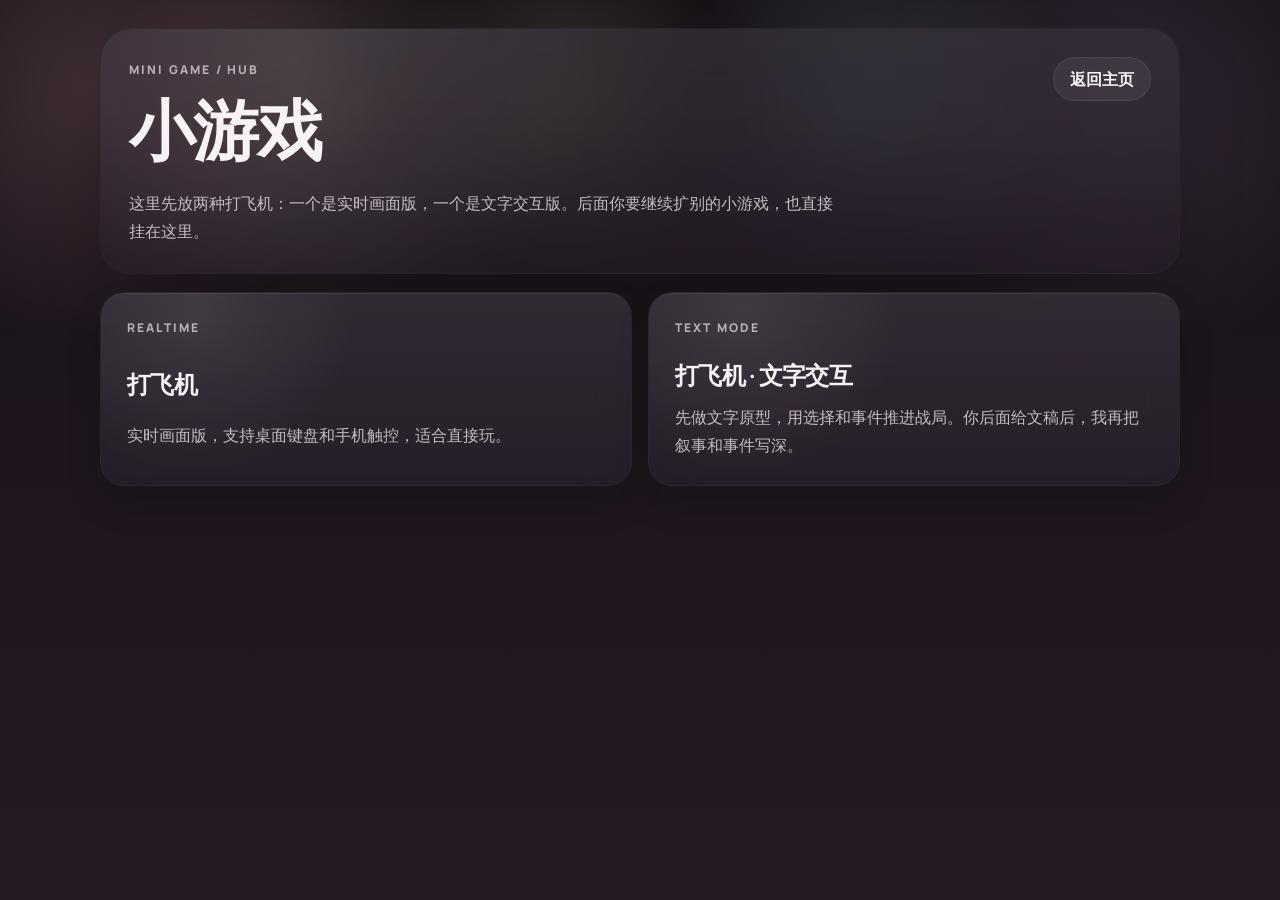
==== games/index.html @ 24963659 "Add game hub and text shooter prototype" ====
<!DOCTYPE html>
<html lang="zh-CN">
  <head>
    <meta charset="UTF-8" />
    <meta name="viewport" content="width=device-width, initial-scale=1.0" />
    <meta name="description" content="Game hub for Wan start page." />
    <title>小游戏 | Wan Start Page</title>
    <link rel="preconnect" href="https://fonts.googleapis.com" />
    <link rel="preconnect" href="https://fonts.gstatic.com" crossorigin />
    <link
      href="https://fonts.googleapis.com/css2?family=Manrope:wght@400;500;700;800&family=Fraunces:opsz,wght@9..144,600;9..144,700&display=swap"
      rel="stylesheet"
    />
    <link rel="icon" type="image/svg+xml" href="../assets/icons/favicon.svg" />
    <link rel="stylesheet" href="./games-hub.css" />
  </head>
  <body>
    <main class="hub-page">
      <header class="hub-header panel">
        <div>
          <p class="eyebrow">MINI GAME / HUB</p>
          <h1>小游戏</h1>
          <p class="hub-copy">这里先放两种打飞机：一个是实时画面版，一个是文字交互版。后面你要继续扩别的小游戏，也直接挂在这里。</p>
        </div>
        <a class="back-link" href="../index.html">返回主页</a>
      </header>

      <section class="hub-grid">
        <a class="game-tile panel" href="./shooter.html">
          <span class="mini-label">REALTIME</span>
          <strong>打飞机</strong>
          <p>实时画面版，支持桌面键盘和手机触控，适合直接玩。</p>
        </a>

        <a class="game-tile panel" href="./text-shooter.html">
          <span class="mini-label">TEXT MODE</span>
          <strong>打飞机 · 文字交互</strong>
          <p>先做文字原型，用选择和事件推进战局。你后面给文稿后，我再把叙事和事件写深。</p>
        </a>
      </section>
    </main>
  </body>
</html>
---- games/games-hub.css ----
:root {
  --bg: #171117;
  --bg-2: #261a23;
  --surface: rgba(30, 24, 34, 0.58);
  --surface-strong: rgba(34, 27, 39, 0.74);
  --text: #f6f2f5;
  --muted: #c4b8c2;
  --line: rgba(255, 255, 255, 0.08);
  --shadow: 0 24px 60px rgba(10, 8, 12, 0.26);
  --radius-xl: 30px;
  --radius-lg: 24px;
}

* {
  box-sizing: border-box;
}

body {
  margin: 0;
  min-height: 100vh;
  color: var(--text);
  font-family: "Manrope", sans-serif;
  background:
    radial-gradient(circle at 8% 10%, rgba(255, 180, 198, 0.18), transparent 18%),
    radial-gradient(circle at 24% 12%, rgba(255, 215, 178, 0.16), transparent 16%),
    radial-gradient(circle at 44% 11%, rgba(245, 240, 182, 0.14), transparent 16%),
    radial-gradient(circle at 68% 10%, rgba(182, 225, 243, 0.15), transparent 16%),
    radial-gradient(circle at 88% 12%, rgba(219, 187, 255, 0.13), transparent 18%),
    linear-gradient(180deg, var(--bg) 0%, var(--bg-2) 100%);
}

.hub-page {
  max-width: 1120px;
  margin: 0 auto;
  padding: 28px 20px 48px;
}

.panel {
  position: relative;
  background: var(--surface);
  border: 1px solid rgba(255, 255, 255, 0.05);
  border-radius: var(--radius-xl);
  box-shadow: var(--shadow);
  backdrop-filter: blur(24px) saturate(145%);
  -webkit-backdrop-filter: blur(24px) saturate(145%);
  overflow: hidden;
}

.panel::before {
  content: "";
  position: absolute;
  inset: 0;
  border-radius: inherit;
  background:
    linear-gradient(180deg, rgba(255, 255, 255, 0.08), rgba(255, 255, 255, 0.02)),
    radial-gradient(circle at 18% 12%, rgba(255, 255, 255, 0.08), transparent 34%);
  pointer-events: none;
}

.hub-header {
  display: flex;
  justify-content: space-between;
  align-items: start;
  gap: 18px;
  padding: 28px;
}

.eyebrow,
.mini-label {
  margin: 0 0 10px;
  display: inline-block;
  font-size: 0.75rem;
  letter-spacing: 0.18em;
  text-transform: uppercase;
  color: rgba(244, 233, 240, 0.68);
  font-weight: 800;
}

.hub-header h1 {
  margin: 0;
  font-family: "Fraunces", serif;
  font-size: clamp(2.4rem, 6vw, 4.1rem);
  letter-spacing: -0.03em;
}

.hub-copy {
  margin: 14px 0 0;
  max-width: 44rem;
  color: var(--muted);
  line-height: 1.72;
}

.back-link,
.game-tile {
  color: inherit;
  text-decoration: none;
}

.back-link {
  display: inline-flex;
  align-items: center;
  justify-content: center;
  min-height: 44px;
  padding: 0 16px;
  border-radius: 999px;
  border: 1px solid var(--line);
  background: rgba(255, 255, 255, 0.06);
  font-weight: 800;
  transition: transform 180ms ease, background 180ms ease;
}

.back-link:hover,
.back-link:focus-visible,
.game-tile:hover,
.game-tile:focus-visible {
  transform: translateY(-2px);
  outline: none;
}

.hub-grid {
  display: grid;
  grid-template-columns: repeat(2, minmax(0, 1fr));
  gap: 16px;
  margin-top: 18px;
}

.game-tile {
  display: grid;
  gap: 12px;
  padding: 26px;
  border-radius: var(--radius-lg);
  background: var(--surface-strong);
  border: 1px solid rgba(255, 255, 255, 0.05);
  box-shadow:
    0 18px 34px rgba(8, 7, 10, 0.16),
    inset 0 1px 0 rgba(255, 255, 255, 0.07);
  backdrop-filter: blur(22px) saturate(140%);
  -webkit-backdrop-filter: blur(22px) saturate(140%);
  transition: transform 220ms ease, box-shadow 220ms ease, background 220ms ease;
}

.game-tile strong {
  font-size: 1.5rem;
  letter-spacing: -0.03em;
}

.game-tile p {
  margin: 0;
  color: var(--muted);
  line-height: 1.72;
}

@media (max-width: 760px) {
  .hub-page {
    padding: 18px 14px 32px;
  }

  .hub-header {
    flex-direction: column;
    padding: 20px;
  }

  .hub-grid {
    grid-template-columns: 1fr;
  }

  .game-tile {
    padding: 20px;
  }
}
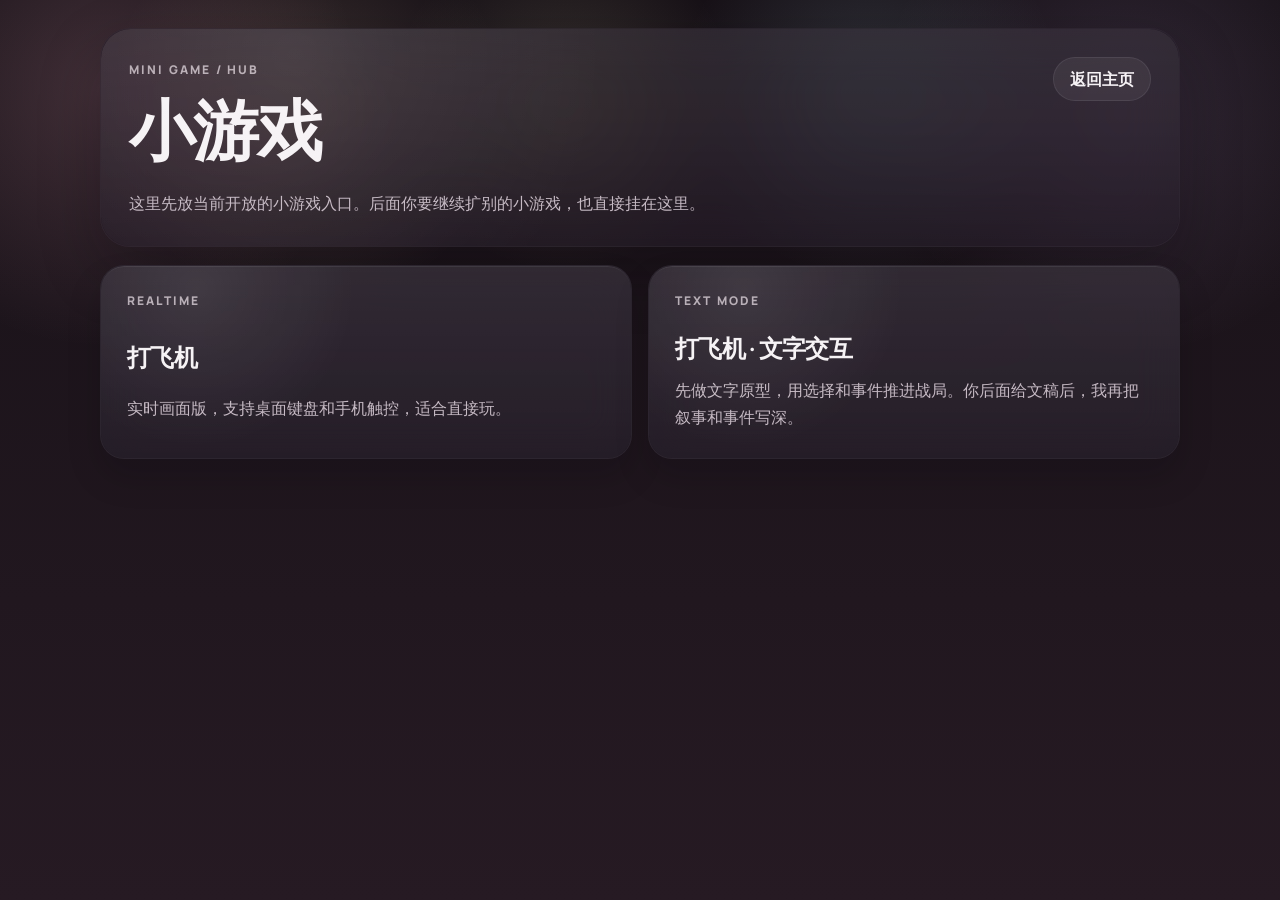
==== commit ded0e5f8: "Add personal page and user-scoped media/books UI" ====
--- a/games/index.html
+++ b/games/index.html
@@ -20,7 +20,7 @@
         <div>
           <p class="eyebrow">MINI GAME / HUB</p>
           <h1>小游戏</h1>
-          <p class="hub-copy">这里先放两种打飞机：一个是实时画面版，一个是文字交互版。后面你要继续扩别的小游戏，也直接挂在这里。</p>
+          <p class="hub-copy">这里先放当前开放的小游戏入口。后面你要继续扩别的小游戏，也直接挂在这里。</p>
         </div>
         <a class="back-link" href="../index.html">返回主页</a>
       </header>
@@ -32,7 +32,7 @@
           <p>实时画面版，支持桌面键盘和手机触控，适合直接玩。</p>
         </a>
 
-        <a class="game-tile panel" href="./text-shooter.html">
+        <a class="game-tile panel" href="./text-shooter.html" hidden aria-hidden="true">
           <span class="mini-label">TEXT MODE</span>
           <strong>打飞机 · 文字交互</strong>
           <p>先做文字原型，用选择和事件推进战局。你后面给文稿后，我再把叙事和事件写深。</p>
